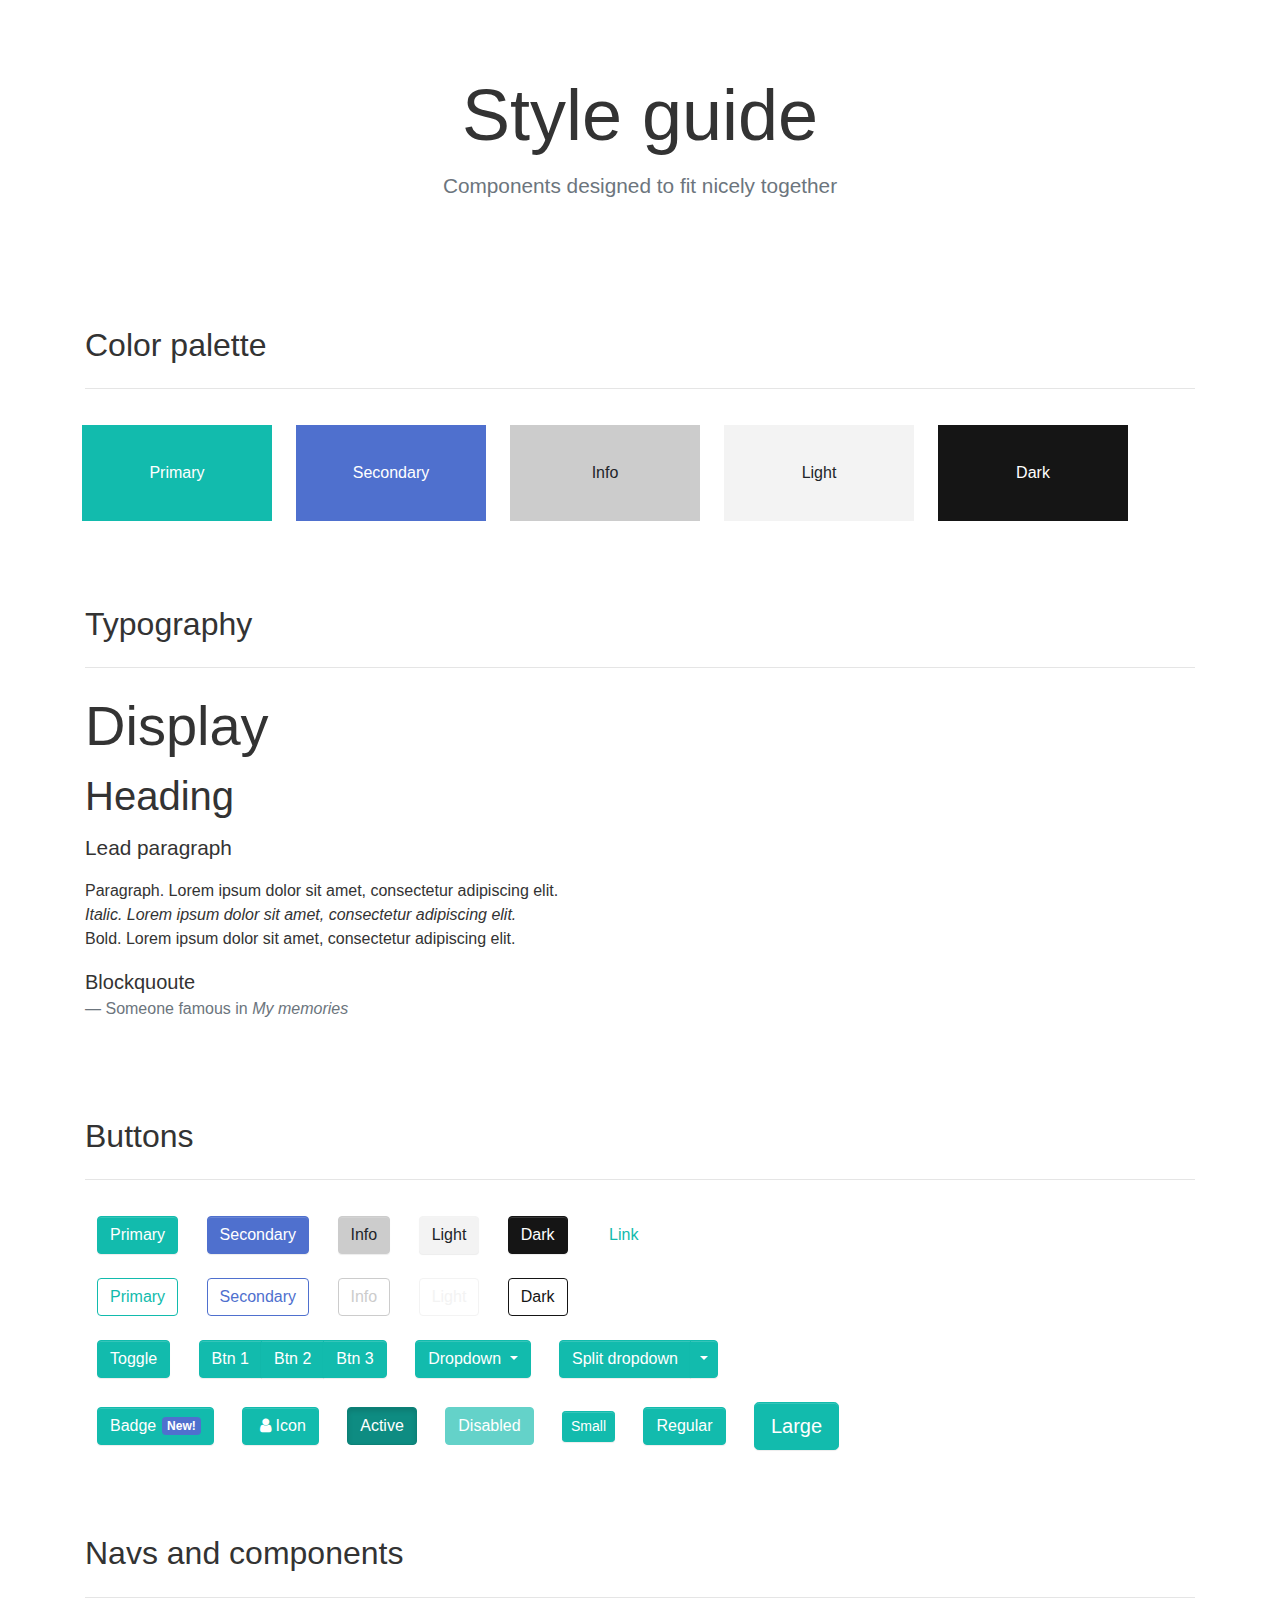
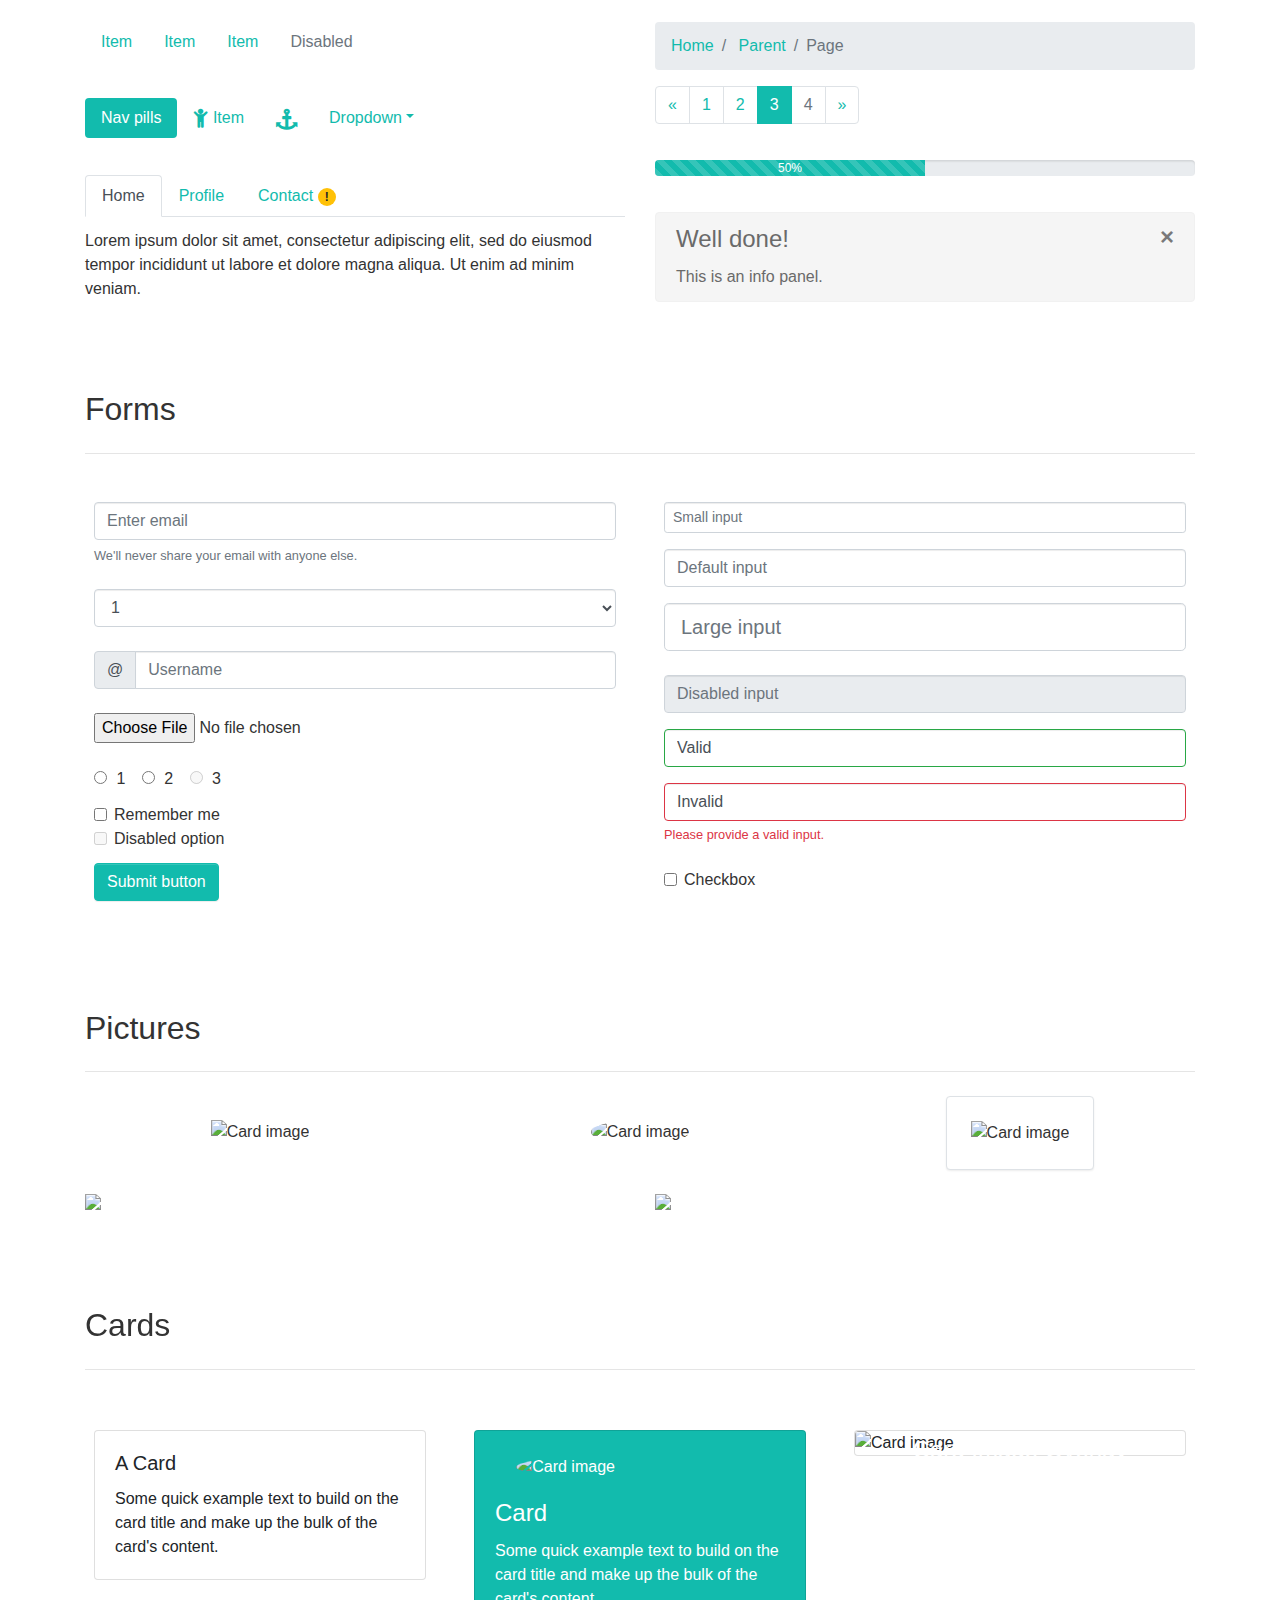
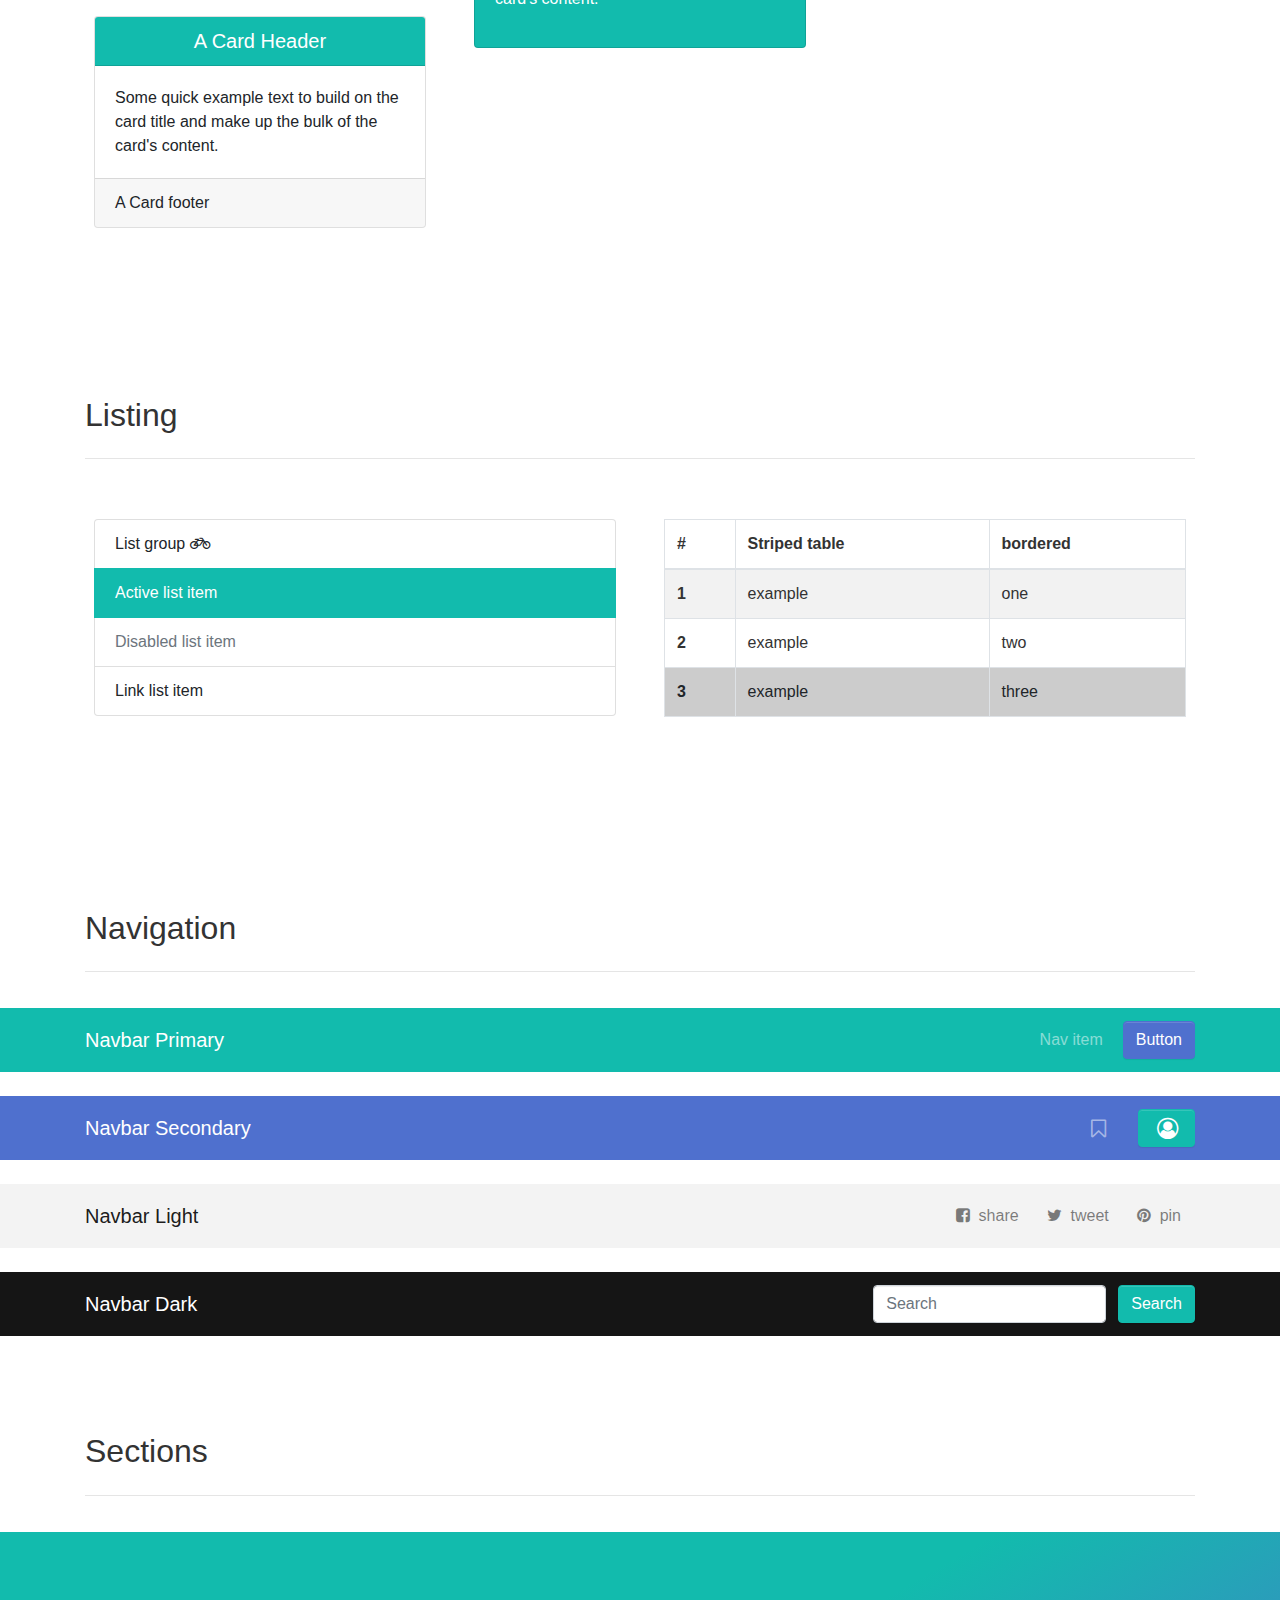
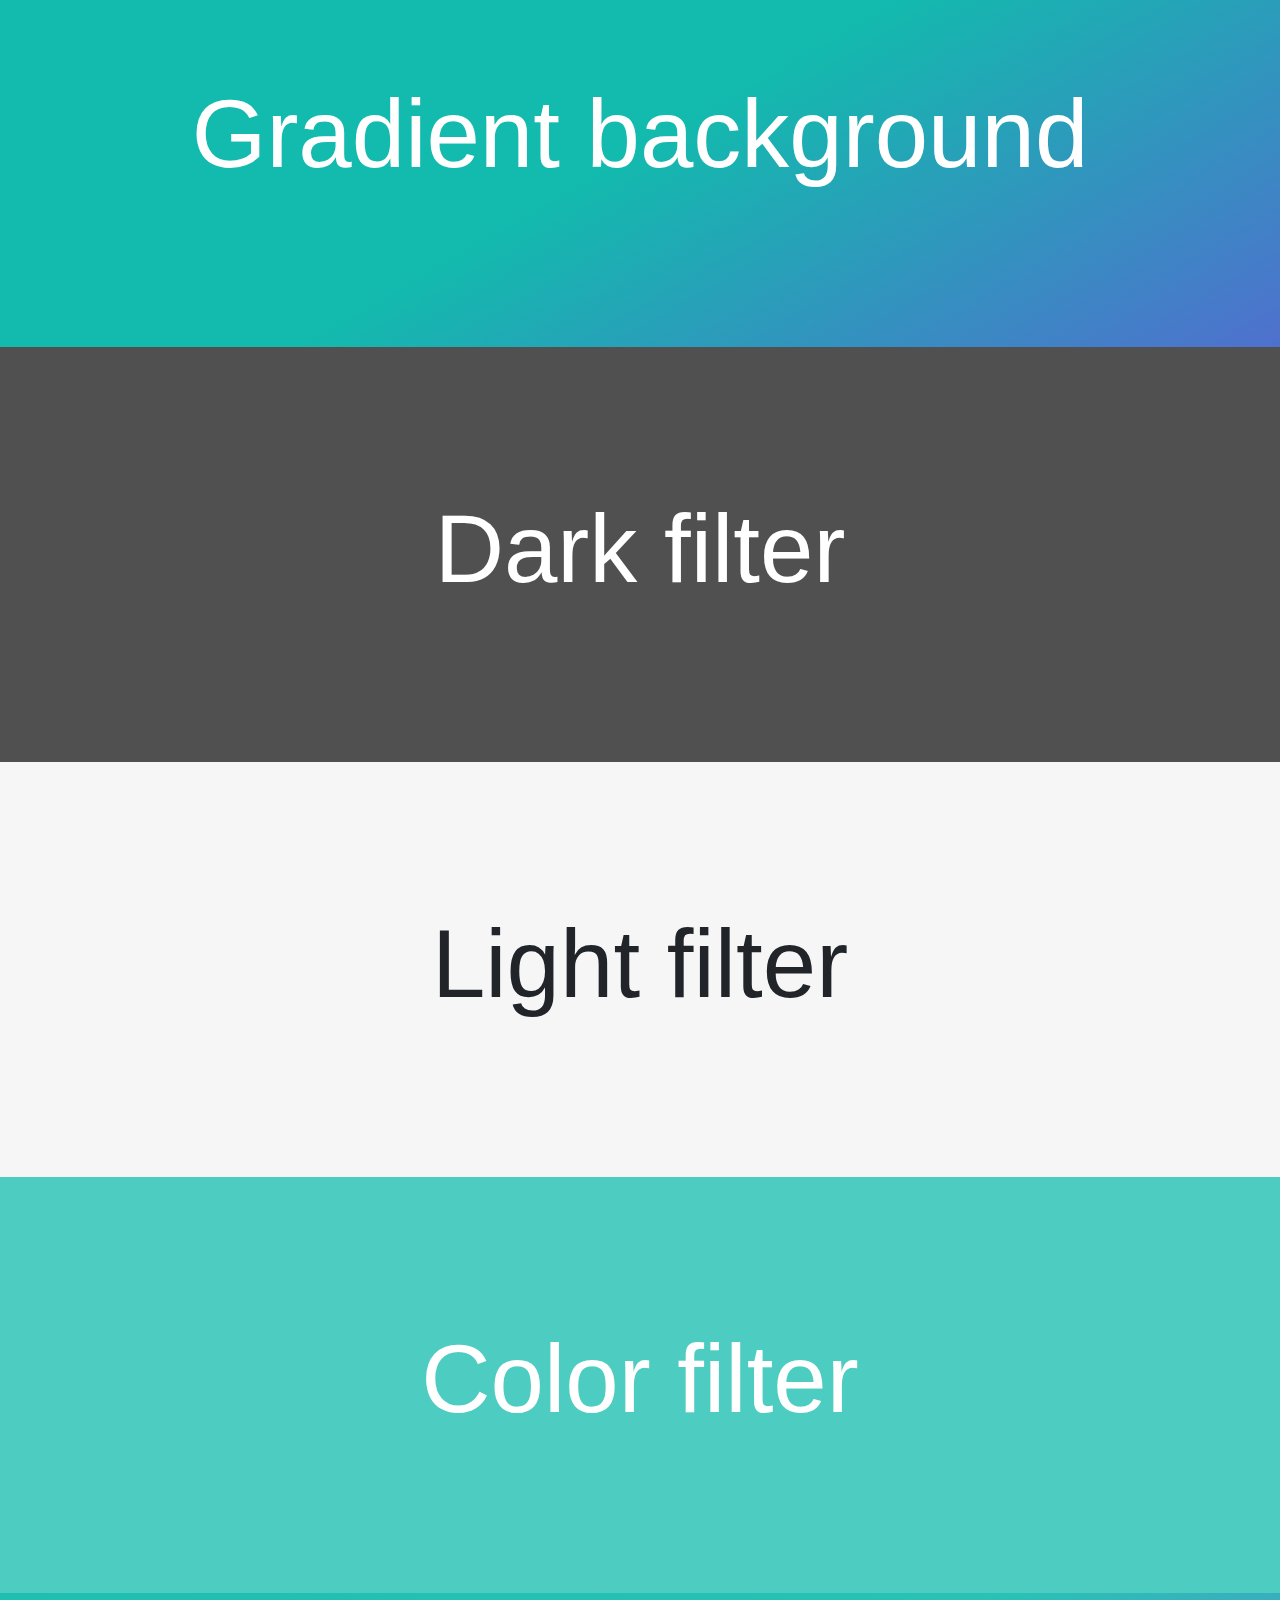
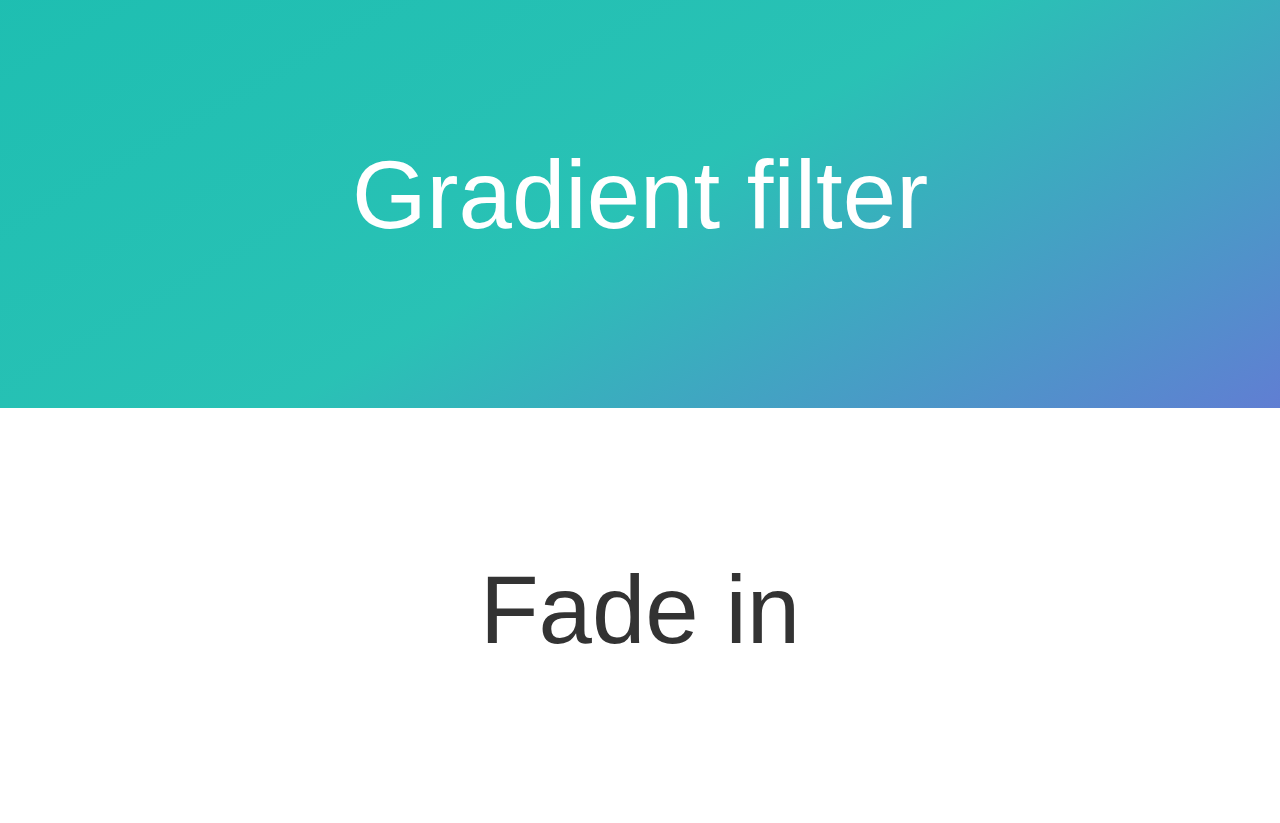
==== styleguide.html @ 5c55cfd0 "first commit of website" ====
<!DOCTYPE html>
<html>

<head>
  <meta charset="utf-8">
  <meta name="viewport" content="width=device-width, initial-scale=1">
  <!-- PAGE settings -->
  <link rel="icon" href="https://templates.pingendo.com/assets/Pingendo_favicon.ico">
  <title>Styleguide</title>
  <meta name="author" content="Pingendo">
  <!-- CSS dependencies -->
  <link rel="stylesheet" href="https://cdnjs.cloudflare.com/ajax/libs/font-awesome/4.7.0/css/font-awesome.min.css" type="text/css">
  <link rel="stylesheet" href="theme.css" type="text/css"> </head>

<body>
  <div class="py-5 text-center">
    <div class="container">
      <div class="row">
        <div class="col-12">
          <h1 class="display-3">Style guide</h1>
          <p class="lead text-muted">Components designed to fit nicely together </p>
        </div>
      </div>
    </div>
  </div>
  <div class="py-4">
    <div class="container">
      <div class="row">
        <div class="col-12">
          <h2>Color palette</h2>
          <hr>
          <div class="row text-center">
            <div class="col-md-2 bg-primary m-2">
              <p class="m-0 p-4">Primary</p>
            </div>
            <div class="col-md-2 bg-secondary m-2">
              <p class="m-0 p-4">Secondary</p>
            </div>
            <div class="col-md-2 bg-info m-2">
              <p class="m-0 p-4">Info</p>
            </div>
            <div class="col-md-2 bg-light m-2">
              <p class="m-0 p-4">Light</p>
            </div>
            <div class="col-md-2 bg-dark m-2">
              <p class="m-0 p-4">Dark</p>
            </div>
          </div>
        </div>
      </div>
    </div>
  </div>
  <div class="py-4">
    <div class="container">
      <div class="row">
        <div class="col-12">
          <h2>Typography</h2>
          <hr>
          <h1 class="display-4"> Display </h1>
          <h1>Heading</h1>
          <p class="lead">Lead paragraph </p>
          <p>Paragraph. Lorem ipsum dolor sit amet, consectetur adipiscing elit.
            <br><i>Italic. Lorem ipsum dolor sit amet, consectetur adipiscing elit.</i>
            <br><b>Bold. Lorem ipsum dolor sit amet, consectetur adipiscing elit.</b></p>
          <div class="blockquote">
            <p class="mb-0">Blockquoute</p>
            <div class="blockquote-footer">Someone famous in <cite>My memories</cite></div>
          </div>
        </div>
      </div>
    </div>
  </div>
  <div class="py-4">
    <div class="container">
      <div class="row">
        <div class="col-12">
          <h2>Buttons</h2>
          <hr> </div>
      </div>
      <div class="row">
        <div class="col-12">
          <a class="btn btn-primary m-2" href="#">Primary</a>
          <a class="btn btn-secondary m-2" href="#">Secondary</a>
          <a class="btn btn-info m-2" href="#">Info</a>
          <a class="btn btn-light m-2" href="#">Light</a>
          <a class="btn btn-dark m-2" href="#">Dark</a>
          <a class="btn btn-link m-2" href="#">Link</a>
        </div>
      </div>
      <div class="row">
        <div class="col-12">
          <a class="btn btn-outline-primary m-2" href="#">Primary</a>
          <a class="btn btn-outline-secondary m-2" href="#">Secondary</a>
          <a class="btn btn-outline-info m-2" href="#">Info</a>
          <a class="btn btn-outline-light m-2" href="#">Light</a>
          <a class="btn btn-outline-dark m-2" href="#">Dark</a>
        </div>
      </div>
      <div class="row">
        <div class="col-12">
          <a class="btn btn-primary m-2" href="" data-toggle="button" aria-pressed="false" autocomplete="off">Toggle</a>
          <div class="btn-group m-2">
            <a href="#" class="btn btn-primary">Btn 1</a>
            <a href="#" class="btn btn-primary">Btn 2</a>
            <a href="#" class="btn btn-primary">Btn 3</a>
          </div>
          <div class="btn-group m-2">
            <button class="btn btn-primary dropdown-toggle" data-toggle="dropdown">Dropdown </button>
            <div class="dropdown-menu">
              <h6 class="dropdown-header">Dropdown header</h6>
              <a class="dropdown-item" href="#">Option 1</a>
              <a class="dropdown-item" href="#">Option 2</a>
              <a class="dropdown-item disabled" href="#">Disabled option</a>
              <div class="dropdown-divider"></div>
              <a class="dropdown-item" href="#">Separated link</a>
            </div>
          </div>
          <div class="btn-group m-2">
            <button type="button" class="btn btn-primary" href="#">Split dropdown</button>
            <button type="button" class="btn dropdown-toggle dropdown-toggle-split btn-primary" data-toggle="dropdown" aria-expanded="false" aria-haspopup="true"></button>
            <div class="dropdown-menu">
              <a class="dropdown-item" href="#">Action</a>
              <a class="dropdown-item" href="#">Another action</a>
              <a class="dropdown-item" href="#">Something else here</a>
              <div class="dropdown-divider"></div>
              <a class="dropdown-item" href="#">Separated link</a>
            </div>
          </div>
        </div>
      </div>
      <div class="row">
        <div class="col-12">
          <a class="btn btn-primary m-2" href="">Badge<span class="badge badge-secondary ml-1">New!</span></a>
          <a class="btn btn-primary m-2" href="#"><i class="fa fa-user fa-fw"></i>Icon</a>
          <a class="btn active btn-primary m-2" href="">Active</a>
          <a class="btn disabled btn-primary m-2" href="">Disabled</a>
          <a class="btn btn-sm btn-primary m-2" href="">Small</a>
          <a class="btn btn-primary m-2" href="">Regular</a>
          <a class="btn btn-lg btn-primary m-2" href="">Large</a>
        </div>
      </div>
    </div>
  </div>
  <div class="py-4">
    <div class="container">
      <div class="row">
        <div class="col-12">
          <h2>Navs and components</h2>
          <hr> </div>
      </div>
      <div class="row">
        <div class="col-md-6">
          <ul class="nav">
            <li class="nav-item">
              <a class="nav-link" href="#">Item</a>
            </li>
            <li class="nav-item">
              <a class="nav-link" href="#">Item</a>
            </li>
            <li class="nav-item">
              <a href="#" class="nav-link">Item</a>
            </li>
            <li class="nav-item">
              <a class="nav-link disabled" href="#">Disabled</a>
            </li>
          </ul>
          <ul class="nav nav-pills my-4">
            <li class="nav-item">
              <a href="#" class="nav-link active">Nav pills</a>
            </li>
            <li class="nav-item">
              <a class="nav-link" href="#"><i class="fa fa-lg fa-child"></i> Item</a>
            </li>
            <li class="nav-item">
              <a class="nav-link" href="#"><i class="fa fa-lg fa-anchor mt-1"></i></a>
            </li>
            <li class="nav-item dropdown">
              <a class="nav-link dropdown-toggle" data-toggle="dropdown" href="#" role="button" aria-haspopup="true" aria-expanded="false">Dropdown</a>
              <div class="dropdown-menu">
                <a class="dropdown-item" href="#">Option 1</a>
                <a class="dropdown-item" href="#">Option 2</a>
                <div class="dropdown-divider"></div>
                <a class="dropdown-item" href="#">Separated link</a>
              </div>
            </li>
          </ul>
          <ul class="nav nav-tabs">
            <li class="nav-item">
              <a href="#home" class="nav-link active" aria-controls="home" aria-selected="true" data-toggle="tab" id="home-tab" role="tab">Home</a>
            </li>
            <li class="nav-item">
              <a class="nav-link" href="#profile" aria-controls="profile" aria-selected="false" data-toggle="tab" id="profile-tab" role="tab">Profile</a>
            </li>
            <li class="nav-item">
              <a href="#contact" class="nav-link" aria-controls="contact" aria-selected="false" data-toggle="tab" id="contact-tab" role="tab">Contact <span class="badge badge-pill badge-warning">!</span></a>
            </li>
          </ul>
          <div class="tab-content my-2" id="myTabContent">
            <div class="tab-pane fade show active" id="home" role="tabpanel" aria-labelledby="home-tab">Lorem ipsum dolor sit amet, consectetur adipiscing elit, sed do eiusmod tempor incididunt ut labore et dolore magna aliqua. Ut enim ad minim veniam.</div>
            <div class="tab-pane fade" id="profile" role="tabpanel" aria-labelledby="profile-tab">Quis nostrud exercitation ullamco laboris nisi ut aliquip ex ea commodo consequat. Duis aute irure dolor in reprehenderit in voluptate velit esse cillum dolore eu fugiat nulla pariatur.</div>
            <div class="tab-pane fade" id="contact" role="tabpanel"
              aria-labelledby="contact-tab">Excepteur sint occaecat cupidatat non proident, sunt in culpa qui officia deserunt mollit anim id est laborum. Consectetur adipiscing elit, sed do eiusmod tempor incididunt. </div>
          </div>
        </div>
        <div class="col-md-6">
          <ul class="breadcrumb">
            <li class="breadcrumb-item">
              <a href="#">Home</a>
            </li>
            <li class="breadcrumb-item">
              <a href="#">Parent</a>
            </li>
            <li class="breadcrumb-item active">Page</li>
          </ul>
          <ul class="pagination">
            <li class="page-item">
              <a class="page-link" href="#" aria-label="Previous"> <span aria-hidden="true">«</span> <span class="sr-only">Previous</span> </a>
            </li>
            <li class="page-item">
              <a class="page-link" href="#">1</a>
            </li>
            <li class="page-item">
              <a class="page-link" href="#">2</a>
            </li>
            <li class="page-item active">
              <a class="page-link" href="#">3</a>
            </li>
            <li class="page-item disabled">
              <a class="page-link" href="#">4</a>
            </li>
            <li class="page-item">
              <a class="page-link" href="#" aria-label="Next"> <span aria-hidden="true">»</span> <span class="sr-only">Next</span> </a>
            </li>
          </ul>
          <div class="progress my-4">
            <div class="progress-bar progress-bar-striped" role="progressbar" style="width: 50%" aria-valuenow="50" aria-valuemin="0" aria-valuemax="100">50%</div>
          </div>
          <div class="alert alert-info" role="alert">
            <button type="button" class="close" data-dismiss="alert" aria-label="Close">×</button>
            <h4 class="alert-heading">Well done! </h4>
            <p class="mb-0">This is an info panel.</p>
          </div>
        </div>
      </div>
    </div>
  </div>
  <div class="py-4">
    <div class="container">
      <div class="row">
        <div class="col-12">
          <h2>Forms</h2>
          <hr> </div>
      </div>
      <div class="row">
        <div class="col-md-6 p-3">
          <form method="post" action="">
            <div class="form-group mb-1">
              <input type="email" name="email" class="form-control" placeholder="Enter email"> </div> <small id="emailHelp" class="form-text text-muted">We'll never share your email with anyone else.</small>
            <div class="form-group my-3"><select class="form-control"><option value="1">1</option><option value="2">2</option><option value="3">3</option></select></div>
            <div class="form-group my-3">
              <div class="input-group">
                <div class="input-group-prepend"><span class="input-group-text" id="basic-addon1">@</span></div>
                <input type="text" class="form-control" id="inlineFormInputGroup" placeholder="Username"> </div>
            </div>
            <div class="form-group my-3">
              <input type="file" class="form-control-file" id="exampleFormControlFile1"> </div>
            <div class="form-check form-check-inline"> <label class="form-check-label">
                <input class="form-check-input" type="radio" value="option1" id="inlineRadio1" name="inlineRadioOptions"> 1
              </label> </div>
            <div class="form-check form-check-inline"> <label class="form-check-label">
                <input class="form-check-input" type="radio" value="option2" id="inlineRadio2" name="inlineRadioOptions"> 2
              </label> </div>
            <div class="form-check form-check-inline disabled"> <label class="form-check-label">
                <input class="form-check-input" type="radio" name="inlineRadioOptions" id="inlineRadio3" value="option3" disabled=""> 3
              </label> </div>
            <div class="form-check mt-2">
              <input class="form-check-input" type="checkbox" id="exampleCheck1" value="on"><label class="form-check-label" for="exampleCheck1">Remember me</label></div>
            <div class="form-check disabled"> <label class="form-check-label"> <input class="form-check-input" type="checkbox" value="" disabled=""> Disabled option </label> </div>
            <button type="submit" class="btn btn-primary my-2">Submit button</button>
          </form>
        </div>
        <div class="col-md-6 p-3">
          <form class="" method="post" action="">
            <div class="form-group">
              <input type="email" class="form-control form-control-sm" placeholder="Small input" name="email"> </div>
            <div class="form-group">
              <input type="email" class="form-control" name="email" placeholder="Default input"> </div>
            <div class="form-group">
              <input type="text" class="form-control form-control-lg" placeholder="Large input"> </div>
          </form>
          <form class="my-3" method="post" action="">
            <div class="form-group">
              <input type="text" class="form-control" placeholder="Disabled input" id="disabledTextInput" disabled=""> </div>
            <div class="form-group">
              <input type="text" class="form-control is-valid" placeholder="First name" id="validationServer01" required="" value="Valid"> </div>
            <div class="form-group">
              <input type="text" class="form-control is-invalid" placeholder="First name" id="validationServer01" required="" value="Invalid">
              <div class="invalid-feedback">Please provide a valid input.</div>
            </div>
          </form>
          <form>
            <div class="form-group">
              <div class="form-check">
                <input class="form-check-input" type="checkbox" id="exampleCheck1" value="on"><label class="form-check-label" for="exampleCheck1">Checkbox</label></div>
            </div>
          </form>
        </div>
      </div>
    </div>
  </div>
  <div class="py-4">
    <div class="container">
      <div class="row">
        <div class="col-md-12">
          <h2>Pictures</h2>
          <hr> </div>
      </div>
      <div class="row text-center">
        <div class="col-md-4">
          <img class="img-fluid p-3" src="https://picsum.photos/600/600?image=1074" alt="Card image"> </div>
        <div class="col-md-4">
          <img class="img-fluid rounded-circle p-3" src="https://picsum.photos/600/600?image=1074" alt="Card image"> </div>
        <div class="col-md-4">
          <img class="img-fluid img-thumbnail p-3" src="https://picsum.photos/600/600?image=1074" alt="Card image"> </div>
      </div>
      <div class="row">
        <div class="col-md-6">
          <div class="carousel slide my-3" data-ride="carousel" id="carousel-1">
            <div class="carousel-inner" role="listbox">
              <div class="carousel-item active">
                <img class="d-block img-fluid" src="https://picsum.photos/1200/675?image=1050" data-holder-rendered="true">
                <div class="carousel-caption">
                  <h4>Caption #1</h4>
                  <p class="mb-0">Paragraph. Lorem ipsum dolor sit&nbsp;</p>
                </div>
              </div>
              <div class="carousel-item">
                <img class="d-block img-fluid" src="https://picsum.photos/1200/675?image=983" data-holder-rendered="true">
                <div class="carousel-caption">
                  <h4>Caption #2</h4>
                  <p class="mb-0">Paragraph. Lorem ipsum dolor sit&nbsp;</p>
                </div>
              </div>
            </div>
            <a class="carousel-control-prev" role="#carousel-1" data-slide="prev" href="#carousel-1"> <span class="carousel-control-prev-icon" aria-hidden="true"></span> <span class="sr-only">Previous</span> </a>
            <a class="carousel-control-next" role="button" data-slide="next" href="#carousel-1"> <span class="carousel-control-next-icon" aria-hidden="true"></span> <span class="sr-only">Next</span> </a>
          </div>
        </div>
        <div class="col-md-6">
          <div class="carousel slide my-3" data-ride="carousel" id="carousel-2" data-interval="5000">
            <ol class="carousel-indicators">
              <li data-target="#carousel-2" data-slide-to="0" class="active">&nbsp;</li>
              <li data-target="#carousel-2" data-slide-to="1">&nbsp;</li>
              <li data-target="#carousel-2" data-slide-to="2">&nbsp;</li>
            </ol>
            <div class="carousel-inner" role="listbox">
              <div class="carousel-item active">
                <img class="d-block img-fluid" src="https://picsum.photos/1200/675?image=983" data-holder-rendered="true">
                <div class="carousel-caption">
                  <p class="lead">Caption I</p>
                </div>
              </div>
              <div class="carousel-item">
                <img class="d-block img-fluid" src="https://picsum.photos/1200/675?image=972" data-holder-rendered="true">
                <div class="carousel-caption">
                  <p class="lead">Caption II</p>
                </div>
              </div>
              <div class="carousel-item">
                <img class="d-block img-fluid" src="https://picsum.photos/1200/675?image=1050" data-holder-rendered="true">
                <div class="carousel-caption">
                  <p class="lead">Caption III</p>
                </div>
              </div>
            </div>
          </div>
        </div>
      </div>
    </div>
  </div>
  <div class="py-4">
    <div class="container">
      <div class="row">
        <div class="col-12">
          <h2>Cards</h2>
          <hr class="mb-4"> </div>
      </div>
      <div class="row">
        <div class="col-md-4 p-3">
          <div class="card">
            <div class="card-body">
              <h5>A Card</h5>
              <p class="card-text">Some quick example text to build on the card title and make up the bulk of the card's content.</p>
            </div>
          </div>
          <div class="card my-4">
            <div class="card-header bg-primary">
              <h5 class="mb-0 text-center">A Card Header</h5>
            </div>
            <div class="card-body">
              <p class="card-text">Some quick example text to build on the card title and make up the bulk of the card's content.</p>
            </div>
            <div class="card-footer">A Card footer</div>
          </div>
        </div>
        <div class="col-md-4 p-3">
          <div class="bg-primary card">
            <img class="img-fluid rounded-circle w-75 mx-auto mt-3" src="https://picsum.photos/600/600?image=1074" alt="Card image">
            <div class="card-body">
              <h4 class="card-title">Card</h4>
              <p class="">Some quick example text to build on the card title and make up the bulk of the card's content.</p>
            </div>
          </div>
        </div>
        <div class="col-md-4 p-3">
          <div class="card">
            <div class="card-img-overlay align-items-center d-flex">
              <h4 class="w-100 text-center mb-0 text-white"><b>Card Image Overlay</b></h4>
            </div>
            <img class="img-fluid w-100 rounded" src="https://picsum.photos/600/600?image=1074" alt="Card image"> </div>
        </div>
      </div>
    </div>
  </div>
  <div class="py-5">
    <div class="container">
      <div class="row">
        <div class="col-12">
          <h2>Listing</h2>
          <hr class="mb-4"> </div>
      </div>
      <div class="row">
        <div class="col-md-6 p-3">
          <ul class="list-group">
            <li class="list-group-item">List group <i class="fa fa-fw fa-bicycle"></i> </li>
            <li class="list-group-item active"> Active list item</li>
            <li class="list-group-item disabled">Disabled list item</li>
            <a href="#" class="list-group-item list-group-item-action">Link list item</a>
          </ul>
        </div>
        <div class="col-md-6 p-3">
          <table class="table table-hover table-striped table-bordered">
            <thead class="thead-inverse">
              <tr>
                <th scope="col">#</th>
                <th scope="col">Striped table</th>
                <th scope="col">bordered</th>
              </tr>
            </thead>
            <tbody>
              <tr>
                <th scope="row">1</th>
                <td>example</td>
                <td>one</td>
              </tr>
              <tr>
                <th scope="row">2</th>
                <td>example</td>
                <td>two</td>
              </tr>
              <tr class="bg-info">
                <th scope="row">3</th>
                <td>example</td>
                <td>three</td>
              </tr>
            </tbody>
          </table>
        </div>
      </div>
    </div>
  </div>
  <div class="pt-5">
    <div class="container">
      <div class="row">
        <div class="col-12">
          <h2>Navigation</h2>
          <hr class="mb-4"> </div>
      </div>
    </div>
  </div>
  <nav class="navbar navbar-expand-md navbar-dark bg-primary">
    <div class="container">
      <a class="navbar-brand" href="#"><b>Navbar Primary&nbsp;</b></a>
      <button class="navbar-toggler navbar-toggler-right" type="button" data-toggle="collapse" data-target="#navbarPrimarySupportedContent" aria-controls="navbar2SupportedContent" aria-expanded="false" aria-label="Toggle navigation">
      <span class="navbar-toggler-icon"></span> </button>
      <div class="collapse navbar-collapse text-center justify-content-end" id="navbarPrimarySupportedContent">
        <ul class="navbar-nav">
          <li class="nav-item">
            <a class="nav-link" href="#"> Nav item</a>
          </li>
        </ul>
        <a class="btn navbar-btn ml-2 btn-secondary" href="#"> Button</a>
      </div>
    </div>
  </nav>
  <nav class="navbar navbar-expand-md navbar-dark bg-secondary my-3">
    <div class="container">
      <a class="navbar-brand" href="#"><b>Navbar Secondary</b></a>
      <button class="navbar-toggler navbar-toggler-right" type="button" data-toggle="collapse" data-target="#navbarSecondarySupportedContent" aria-controls="navbar2SupportedContent" aria-expanded="false" aria-label="Toggle navigation">
      <span class="navbar-toggler-icon"></span> </button>
      <div class="collapse navbar-collapse text-center justify-content-end" id="navbarSecondarySupportedContent">
        <ul class="navbar-nav">
          <li class="nav-item mx-2">
            <a class="nav-link" href="#"><i class="fa d-inline fa-lg fa-bookmark-o"></i></a>
          </li>
        </ul>
        <a class="btn navbar-btn ml-2 text-white btn-primary" href="#"><i class="fa d-inline fa-lg fa-user-circle-o ml-1"></i>&nbsp;</a>
      </div>
    </div>
  </nav>
  <nav class="navbar navbar-expand-md my-3 navbar-light bg-light">
    <div class="container">
      <a class="navbar-brand" href="#"><b>Navbar Light</b></a>
      <button class="navbar-toggler navbar-toggler-right" type="button" data-toggle="collapse" data-target="#navbarLightSupportedContent" aria-controls="navbar2SupportedContent" aria-expanded="false" aria-label="Toggle navigation">
      <span class="navbar-toggler-icon"></span> </button>
      <div class="collapse navbar-collapse text-center justify-content-end" id="navbarLightSupportedContent">
        <ul class="navbar-nav">
          <li class="nav-item mx-1">
            <a class="nav-link" href="#"><i class="fa d-inline fa-facebook-square"></i>&nbsp; share</a>
          </li>
          <li class="nav-item mx-1">
            <a class="nav-link" href="#"><i class="fa d-inline fa-twitter"></i>&nbsp; tweet</a>
          </li>
          <li class="nav-item mx-1">
            <a class="nav-link" href="#"><i class="fa d-inline fa-pinterest"></i>&nbsp; pin</a>
          </li>
        </ul>
      </div>
    </div>
  </nav>
  <nav class="navbar navbar-expand-md my-3 navbar-dark bg-dark">
    <div class="container">
      <a class="navbar-brand" href="#"><b>Navbar Dark</b></a>
      <button class="navbar-toggler navbar-toggler-right" type="button" data-toggle="collapse" data-target="#navbarDarkSupportedContent" aria-controls="navbar2SupportedContent" aria-expanded="false" aria-label="Toggle navigation">
      <span class="navbar-toggler-icon"></span> </button>
      <div class="collapse navbar-collapse text-center justify-content-end" id="navbarDarkSupportedContent">
        <form class="form-inline my-2 my-lg-0">
          <input class="form-control mr-sm-2" type="text" placeholder="Search">
          <button class="btn my-2 my-sm-0 btn-primary" type="submit">Search</button>
        </form>
      </div>
    </div>
  </nav>
  <div class="pt-5">
    <div class="container">
      <div class="row">
        <div class="col-md-12">
          <h2>Sections</h2>
          <hr class="mb-4"> </div>
      </div>
    </div>
  </div>
  <div class="py-5 text-center bg-gradient" style="">
    <div class="container py-5">
      <div class="row">
        <div class="col-md-12">
          <h1 class="display-1">Gradient background</h1>
        </div>
      </div>
    </div>
  </div>
  <div class="py-5 text-center filter-dark" style="background-image: url('https://picsum.photos/1200/675?image=1050');background-size:cover;background-position:center center;">
    <div class="container py-5">
      <div class="row">
        <div class="col-md-12">
          <h1 class="display-1">Dark filter</h1>
        </div>
      </div>
    </div>
  </div>
  <div class="py-5 text-center filter-light" style="background-image: url('https://picsum.photos/1200/675?image=1050');background-position:center center;background-size:cover;">
    <div class="container py-5">
      <div class="row">
        <div class="col-md-12">
          <h1 class="display-1">Light filter</h1>
        </div>
      </div>
    </div>
  </div>
  <div class="py-5 text-center filter-color" style="background-image: url('https://picsum.photos/1200/675?image=1050');background-position:center center;background-size:cover;">
    <div class="container py-5">
      <div class="row">
        <div class="col-md-12">
          <h1 class="display-1">Color filter</h1>
        </div>
      </div>
    </div>
  </div>
  <div class="py-5 text-center filter-gradient" style="background-image: url('https://picsum.photos/1200/675?image=1050');background-size:cover;background-position:center center;">
    <div class="container py-5">
      <div class="row">
        <div class="col-md-12">
          <h1 class="display-1">Gradient&nbsp;filter</h1>
        </div>
      </div>
    </div>
  </div>
  <div class="py-5 text-center filter-fade-in" style="background-image: url('https://picsum.photos/1200/675?image=1050');background-position:center center;background-size:cover;">
    <div class="container py-5">
      <div class="row">
        <div class="col-md-12">
          <h1 class="display-1">Fade in</h1>
        </div>
      </div>
    </div>
  </div>
  <script src="http://code.jquery.com/jquery-3.2.1.js" integrity="sha256-DZAnKJ/6XZ9si04Hgrsxu/8s717jcIzLy3oi35EouyE=" crossorigin="anonymous"></script>
  <script src="https://cdnjs.cloudflare.com/ajax/libs/popper.js/1.12.9/umd/popper.min.js" integrity="sha384-ApNbgh9B+Y1QKtv3Rn7W3mgPxhU9K/ScQsAP7hUibX39j7fakFPskvXusvfa0b4Q" crossorigin="anonymous"></script>
  <script src="https://maxcdn.bootstrapcdn.com/bootstrap/4.0.0/js/bootstrap.min.js" integrity="sha384-JZR6Spejh4U02d8jOt6vLEHfe/JQGiRRSQQxSfFWpi1MquVdAyjUar5+76PVCmYl" crossorigin="anonymous"></script>
</body>

</html>
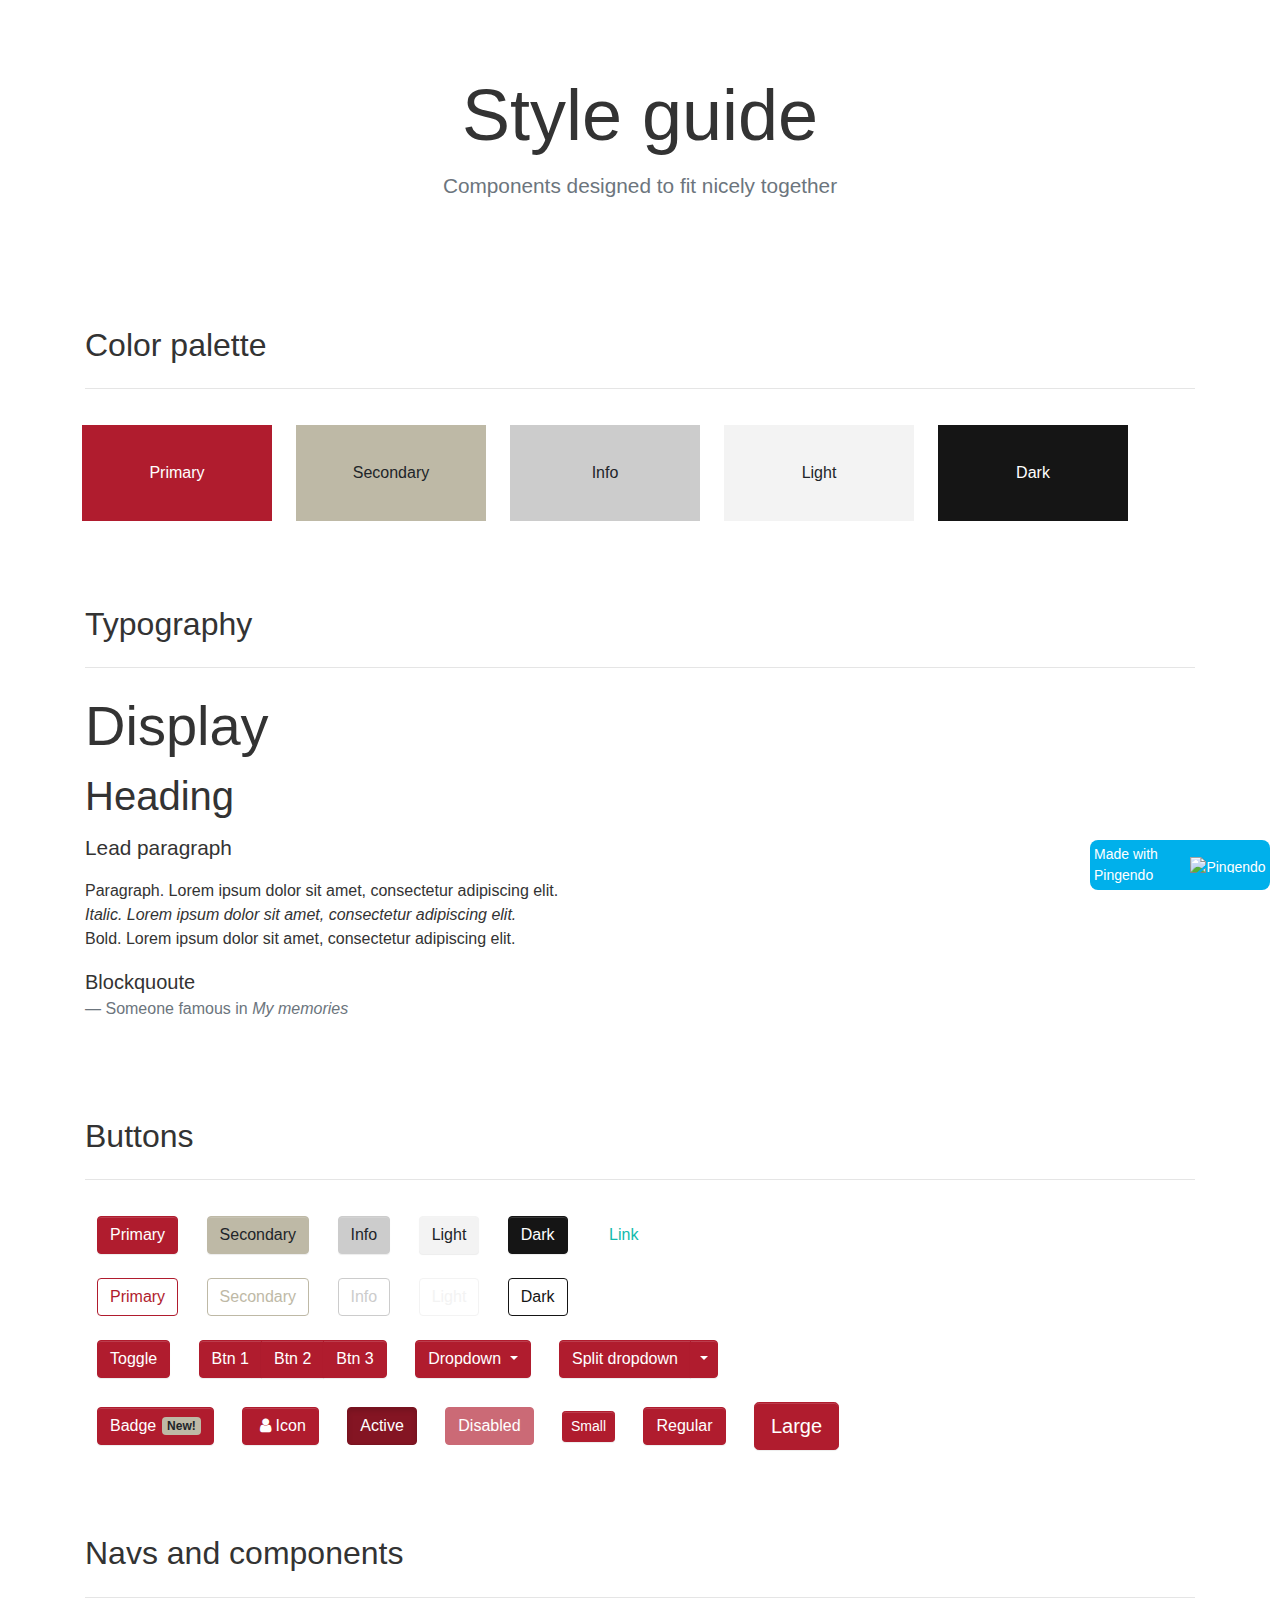
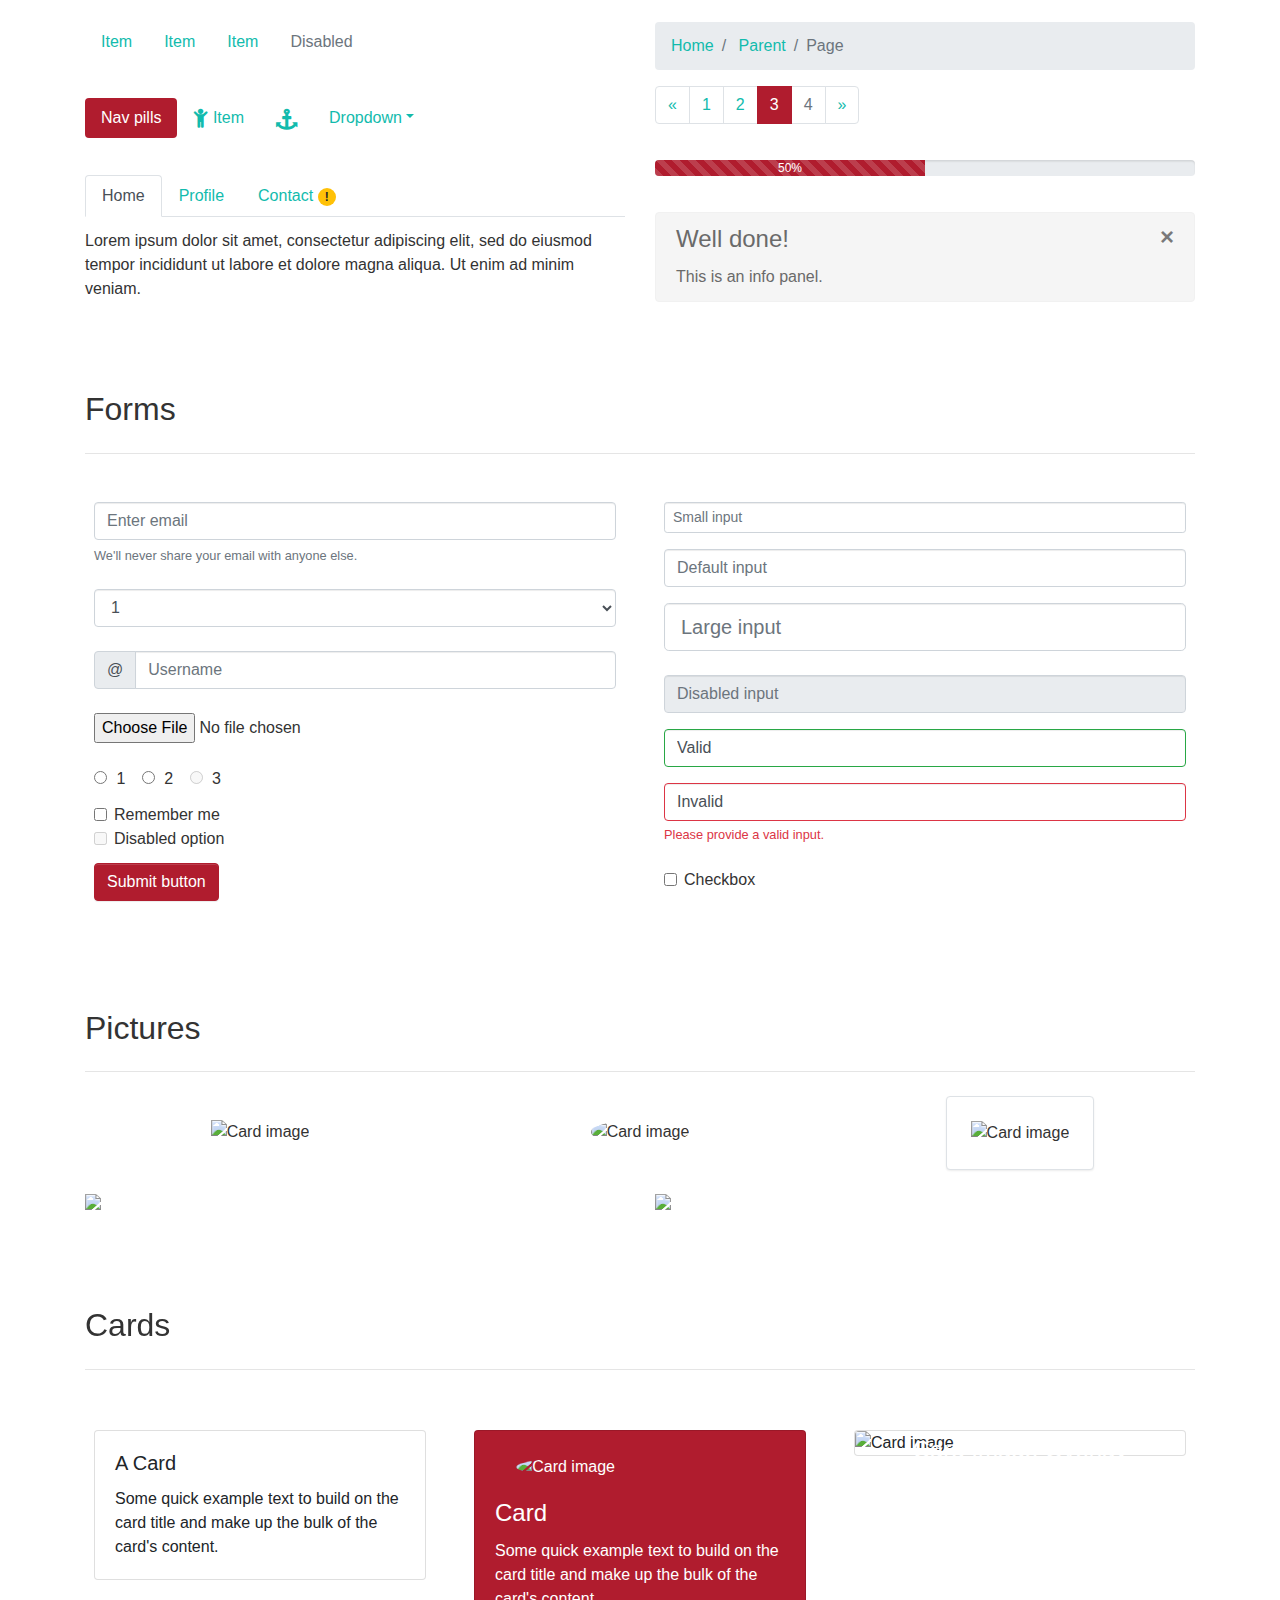
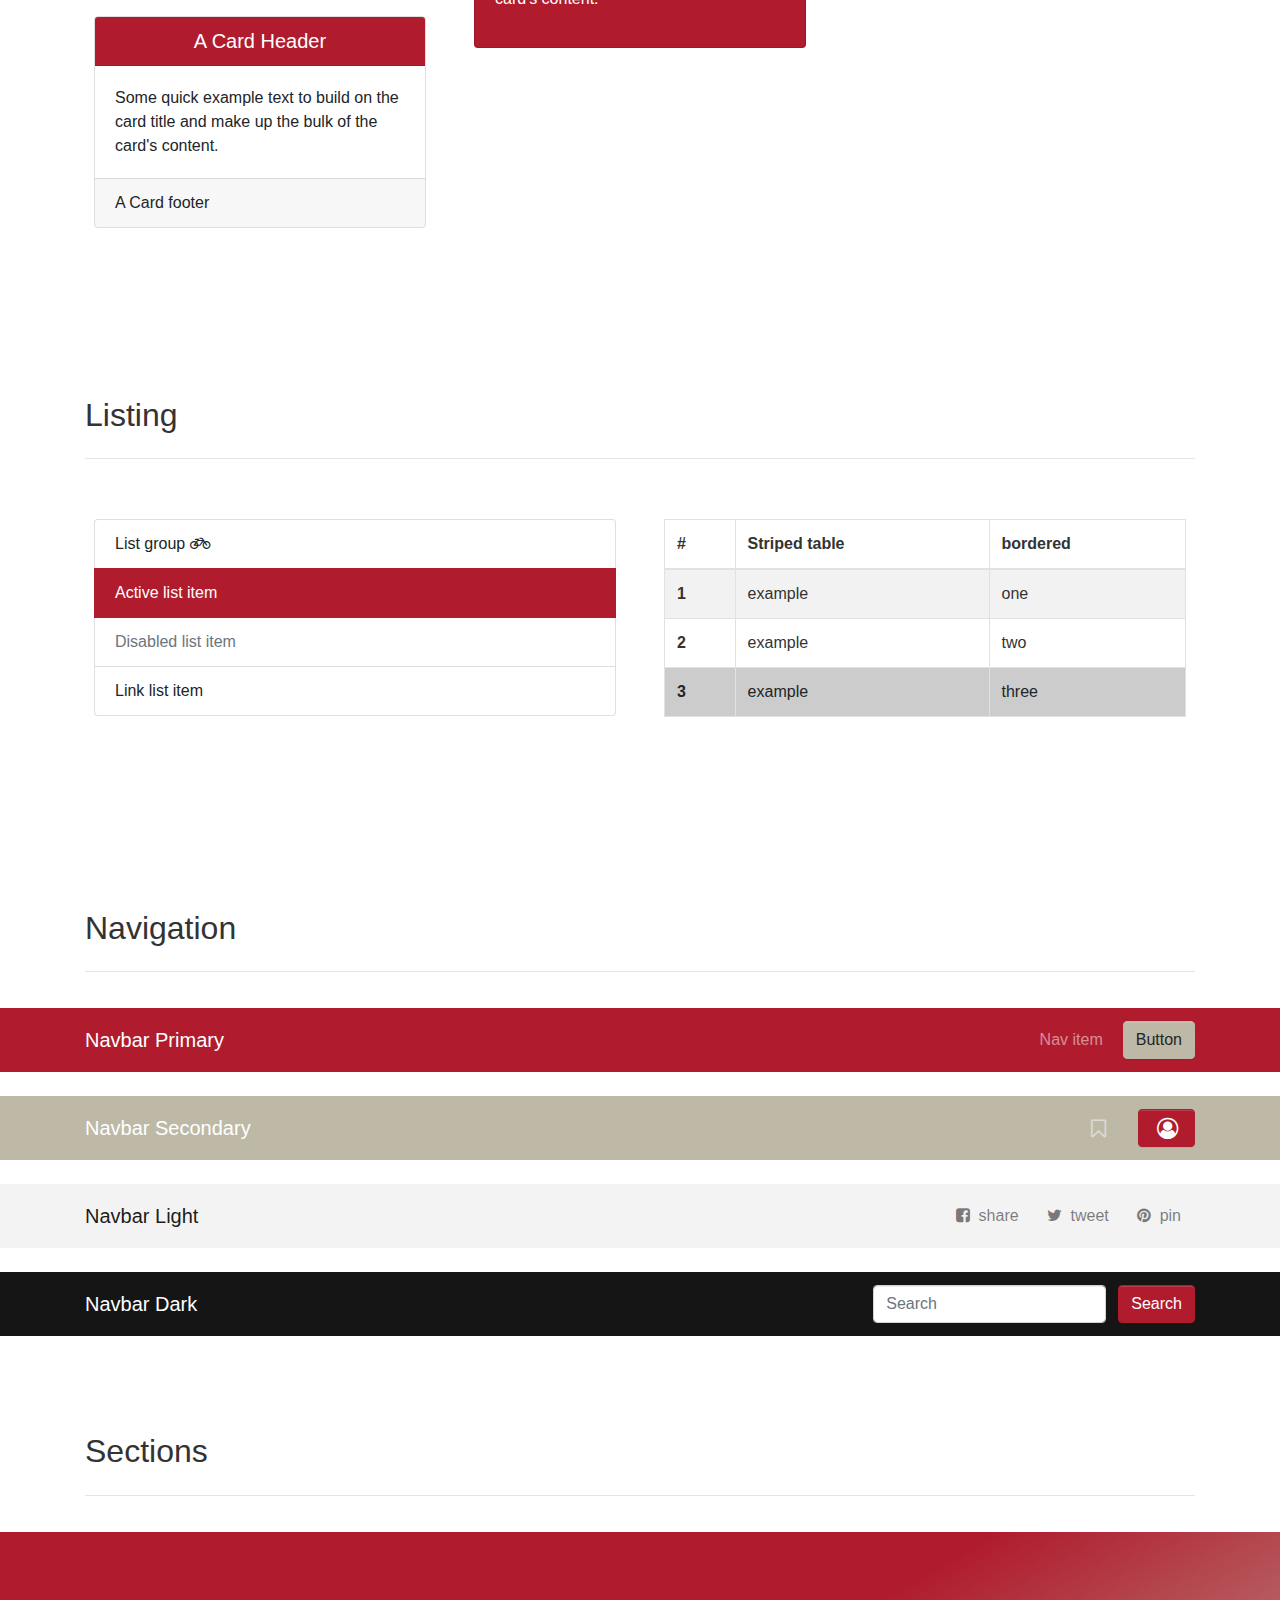
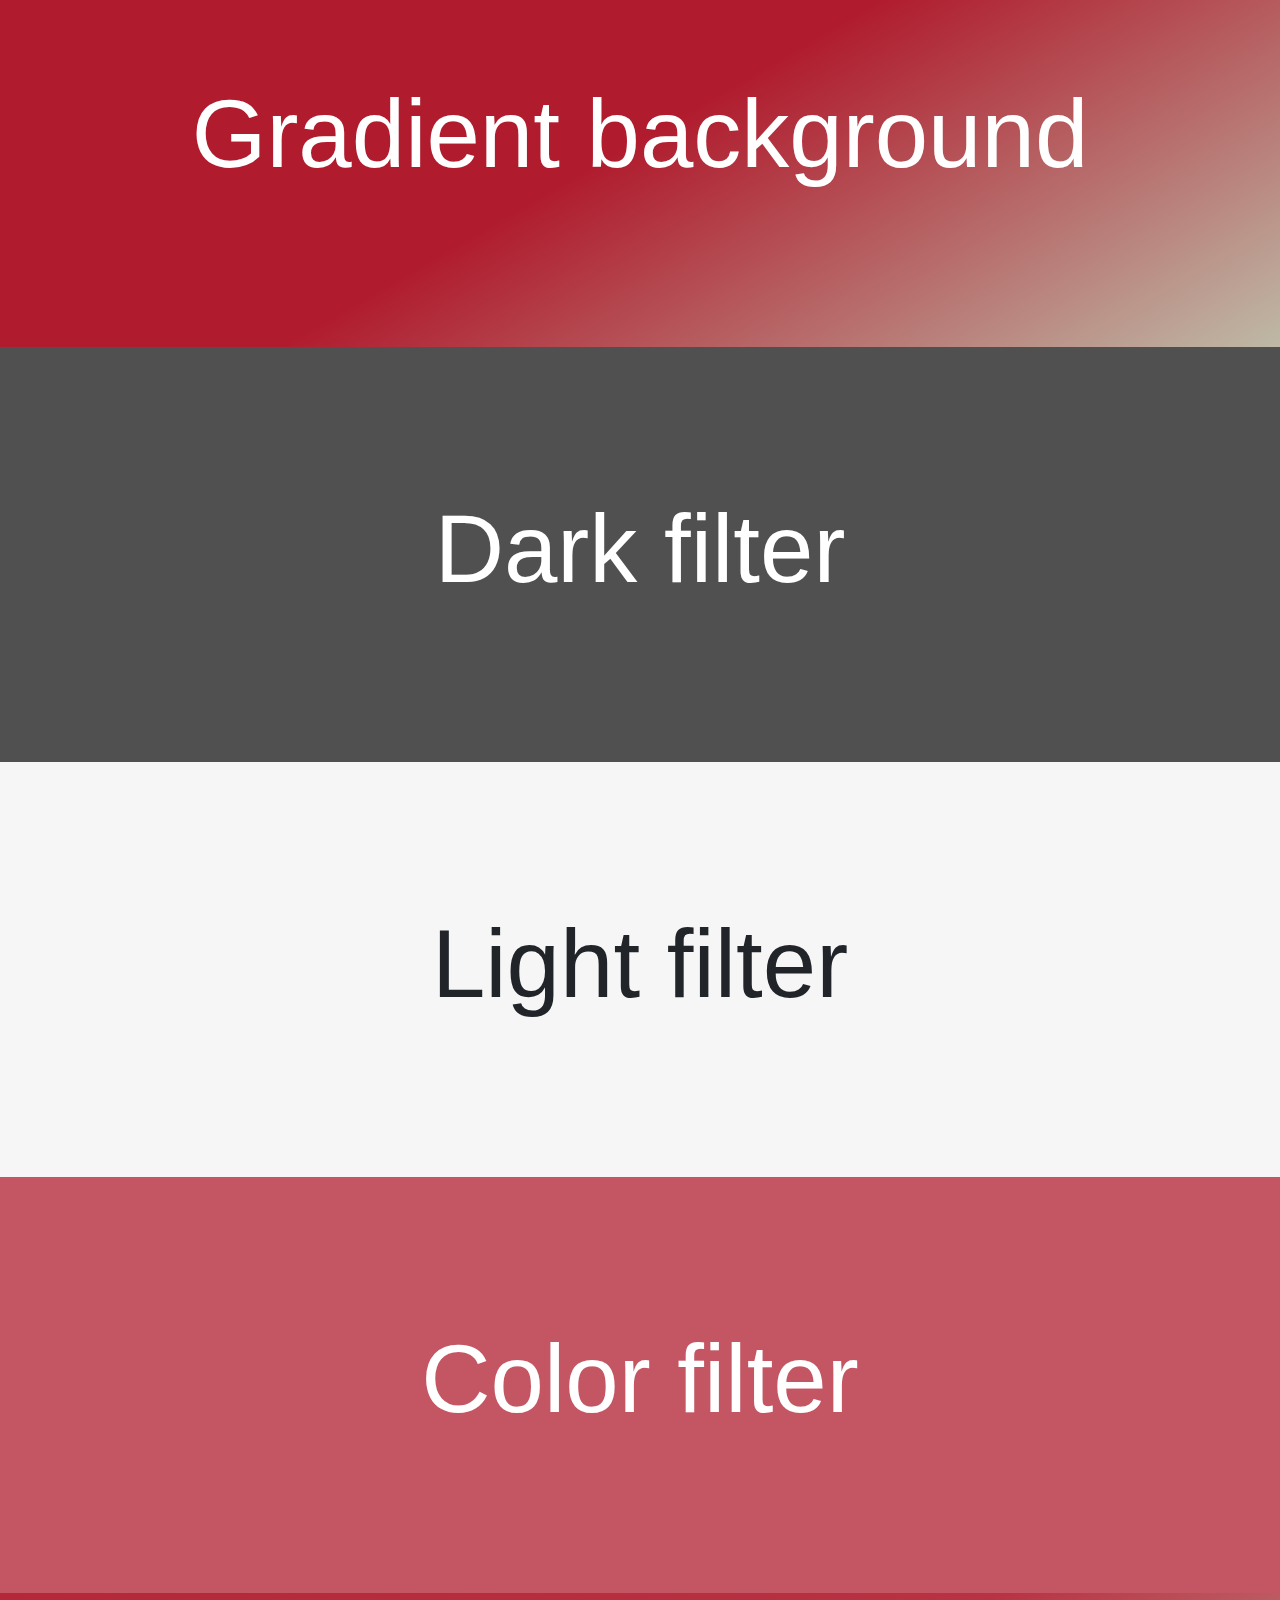
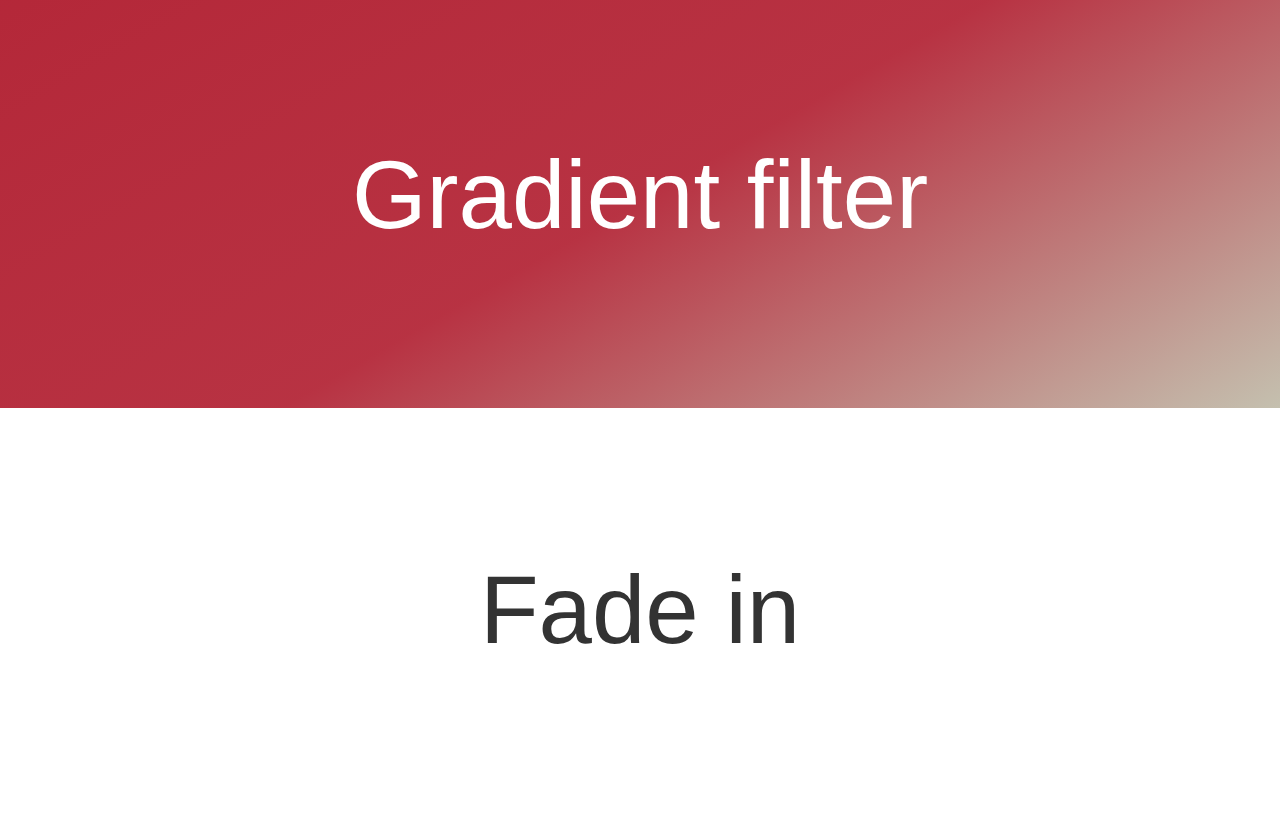
==== commit 03ff06b4: "Added extra stuff to pages" ====
--- a/styleguide.html
+++ b/styleguide.html
@@ -607,6 +607,9 @@
   <script src="http://code.jquery.com/jquery-3.2.1.js" integrity="sha256-DZAnKJ/6XZ9si04Hgrsxu/8s717jcIzLy3oi35EouyE=" crossorigin="anonymous"></script>
   <script src="https://cdnjs.cloudflare.com/ajax/libs/popper.js/1.12.9/umd/popper.min.js" integrity="sha384-ApNbgh9B+Y1QKtv3Rn7W3mgPxhU9K/ScQsAP7hUibX39j7fakFPskvXusvfa0b4Q" crossorigin="anonymous"></script>
   <script src="https://maxcdn.bootstrapcdn.com/bootstrap/4.0.0/js/bootstrap.min.js" integrity="sha384-JZR6Spejh4U02d8jOt6vLEHfe/JQGiRRSQQxSfFWpi1MquVdAyjUar5+76PVCmYl" crossorigin="anonymous"></script>
+  <pingendo onclick="window.open('https://pingendo.com/', '_blank')" style="cursor:pointer;position: fixed;bottom: 10px;right:10px;padding:4px;background-color: #00b0eb;border-radius: 8px; width:180px;display:flex;flex-direction:row;align-items:center;justify-content:center;font-size:14px;color:white">Made with Pingendo&nbsp;&nbsp;
+    <img src="https://pingendo.com/site-assets/Pingendo_logo_big.png" class="d-block" alt="Pingendo logo" height="16">
+  </pingendo>
 </body>
 
 </html>